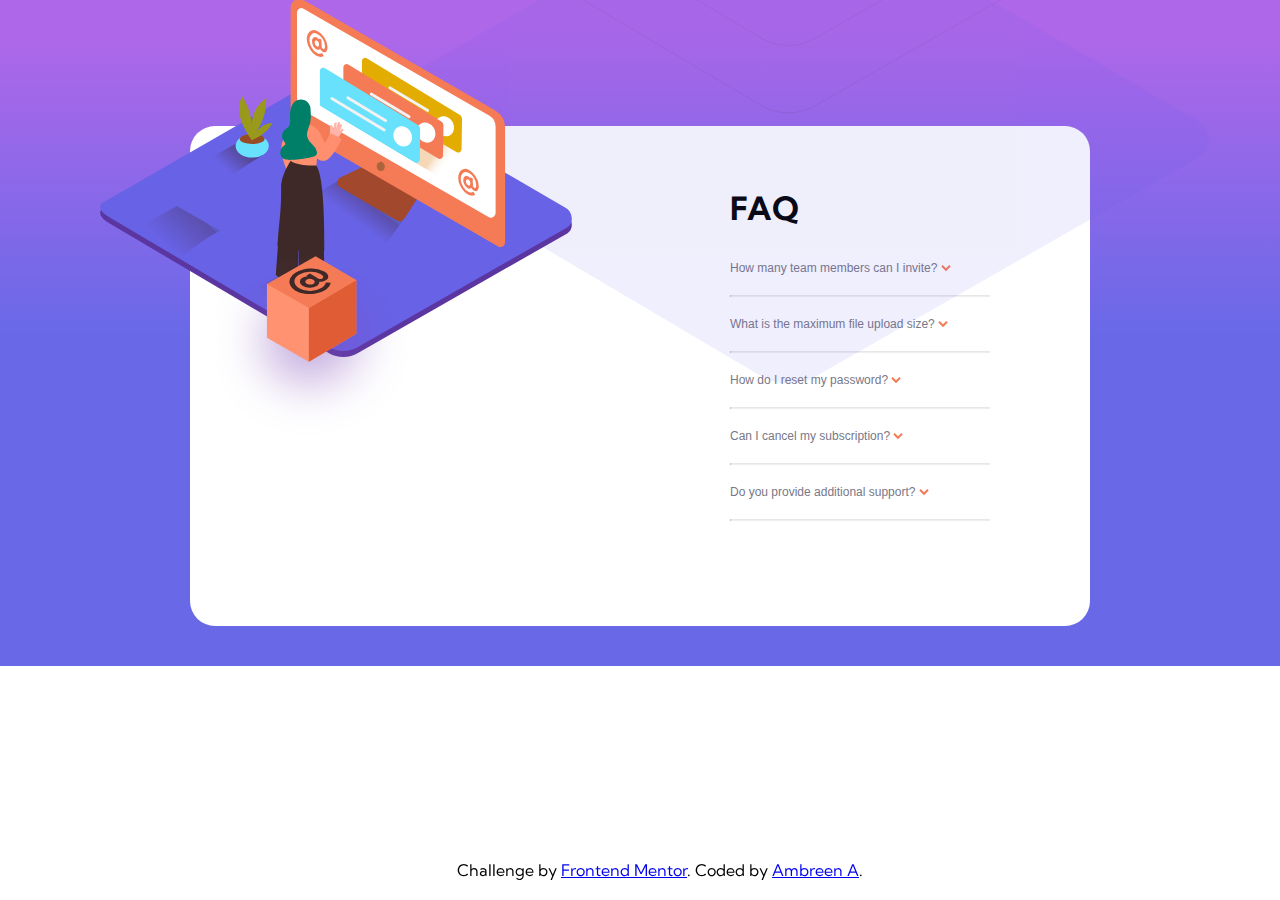
==== index.html @ 77408e94 "First commit - almost done" ====
<!DOCTYPE html>
<html lang="en">
  <head>
    <meta charset="UTF-8" />
    <meta name="viewport" content="width=device-width, initial-scale=1.0" />

    <!--  Fonts -->
    <link
      href="https://fonts.googleapis.com/css2?family=Kumbh+Sans&display=swap"
      rel="stylesheet"
    />
    <link
      href="https://fonts.googleapis.com/css2?family=Kumbh+Sans:wght@400;700&display=swap"
      rel="stylesheet"
    />
    <link
      href="https://fonts.googleapis.com/css2?family=Kumbh+Sans:wght@300;700&display=swap"
      rel="stylesheet"
    />
    <link rel="stylesheet" href="./style.css" />
    <!-- displays site properly based on user's device -->

    <link
      rel="icon"
      type="image/png"
      sizes="32x32"
      href="./images/favicon-32x32.png"
    />

    <title>Frontend Mentor | FAQ Accordion Card</title>
  </head>
  <body>
    <div id="main-div">
      <div id="img-div">
        <img
          src="./images/bg-pattern-desktop.svg"
          alt="lines and shadow"
          id="line-shadow"
        />
        <img id="woman" src="./images/illustration-woman-online-desktop.svg" alt="">
        <img id="box" src="./images/illustration-box-desktop.svg" alt="">

        


   
    </div>

    <div id="questions">
      <h1>FAQ</h1>
      <button>
        How many team members can I invite?
        <svg width="10" height="7" xmlns="http://www.w3.org/2000/svg">
          <path
            d="M1 .799l4 4 4-4"
            stroke="#F47B56"
            stroke-width="2"
            fill="none"
            fill-rule="evenodd"
          />
        </svg>
      </button>
      <hr />
      <p id="answers">
        You can invite up to 2 additional users on the Free plan. There is no
        limit on team members for the Premium plan.
      </p>
      <button>
        What is the maximum file upload size?
        <svg width="10" height="7" xmlns="http://www.w3.org/2000/svg">
          <path
            d="M1 .799l4 4 4-4"
            stroke="#F47B56"
            stroke-width="2"
            fill="none"
            fill-rule="evenodd"
          />
        </svg>
      </button>
      <hr />
      <p id="answers">
        No more than 2GB. All files in your account must fit your allotted
        storage space.
      </p>

      <button>
        How do I reset my password?
        <svg width="10" height="7" xmlns="http://www.w3.org/2000/svg">
          <path
            d="M1 .799l4 4 4-4"
            stroke="#F47B56"
            stroke-width="2"
            fill="none"
            fill-rule="evenodd"
          />
        </svg>
      </button>
      <hr />
      <p id="answers">
        Click “Forgot password” from the login page or “Change password” from
        your profile page. A reset link will be emailed to you.
      </p>

      <button>
        Can I cancel my subscription?
        <svg width="10" height="7" xmlns="http://www.w3.org/2000/svg">
          <path
            d="M1 .799l4 4 4-4"
            stroke="#F47B56"
            stroke-width="2"
            fill="none"
            fill-rule="evenodd"
          />
        </svg>
      </button>
      <hr />
      <p id="answers">
        Yes! Send us a message and we’ll process your request no questions
        asked.
      </p>

      <button>
        Do you provide additional support?
        <svg width="10" height="7" xmlns="http://www.w3.org/2000/svg">
          <path
            d="M1 .799l4 4 4-4"
            stroke="#F47B56"
            stroke-width="2"
            fill="none"
            fill-rule="evenodd"
          />
        </svg>
      </button>
      <hr />
      <p id="answers">
        Chat and email support is available 24/7. Phone lines are open during
        normal business hours.
      </p>
    </div>

    <div class="attribution"></div>

    <footer>
      Challenge by
      <a href="https://www.frontendmentor.io?ref=challenge" target="_blank"
        >Frontend Mentor</a
      >. Coded by <a href="#">Ambreen A</a>.
    </footer>
  </body>
</html>
---- style.css ----
body{
   
    background: linear-gradient(to bottom, hsl(273, 75%, 66%) 5%, hsla(240, 73%, 66%) 50%);
    height: 100%;
    background-repeat: no-repeat;

}


#main-div {
    width: 900px;
    height: 500px;
    margin:auto;
    margin-top:10%;
    border-radius: 25px;
    padding: 0px;
    background-color: white;
    font-family: 'Kumbh Sans', sans-serif;

}

footer {
   
    bottom: 0;
    position: fixed;
    width: 100%;
    text-align: center;
    left: 0;
    padding: 20px;
}


#questions {
    float: right;
    text-align: left;
    padding-top: 40px;
    width: 40%;
    height: 100%;
    
}

#answers {
    display: none;
    
}

button {
cursor: pointer;
padding: 12px 0 12px 0;
width: 100%;
text-align: left;
border: none;
background-color: white;
width: 80%;
color:hsl(240, 6%, 50%);
font-size: 12px;

}
hr {
   border-top:  1px solid hsl(240, 5%, 91%);
    margin-right: 100px;
}



#img-div{
     float: left; 
     width: 60%;
    overflow: hidden;
    
   
}

#line-shadow {
    
    transform: scale(.90, .90);
    margin-left: 8%;
    margin-top: -50%; 
    position: absolute;
    z-index:1;
   
   
} 

#woman {
    
    margin-top: -10%;
    margin-bottom: 50%;
    margin-left: -7%;
    transform: scale(1.0, 1.0); 
    position: absolute;
    z-index:1;
 
    
 }  


 #box {  
   margin-left: 2%;   
  margin-bottom: 10%;
  margin-top: 10%;
  position: absolute;
  z-index:1;
 

}
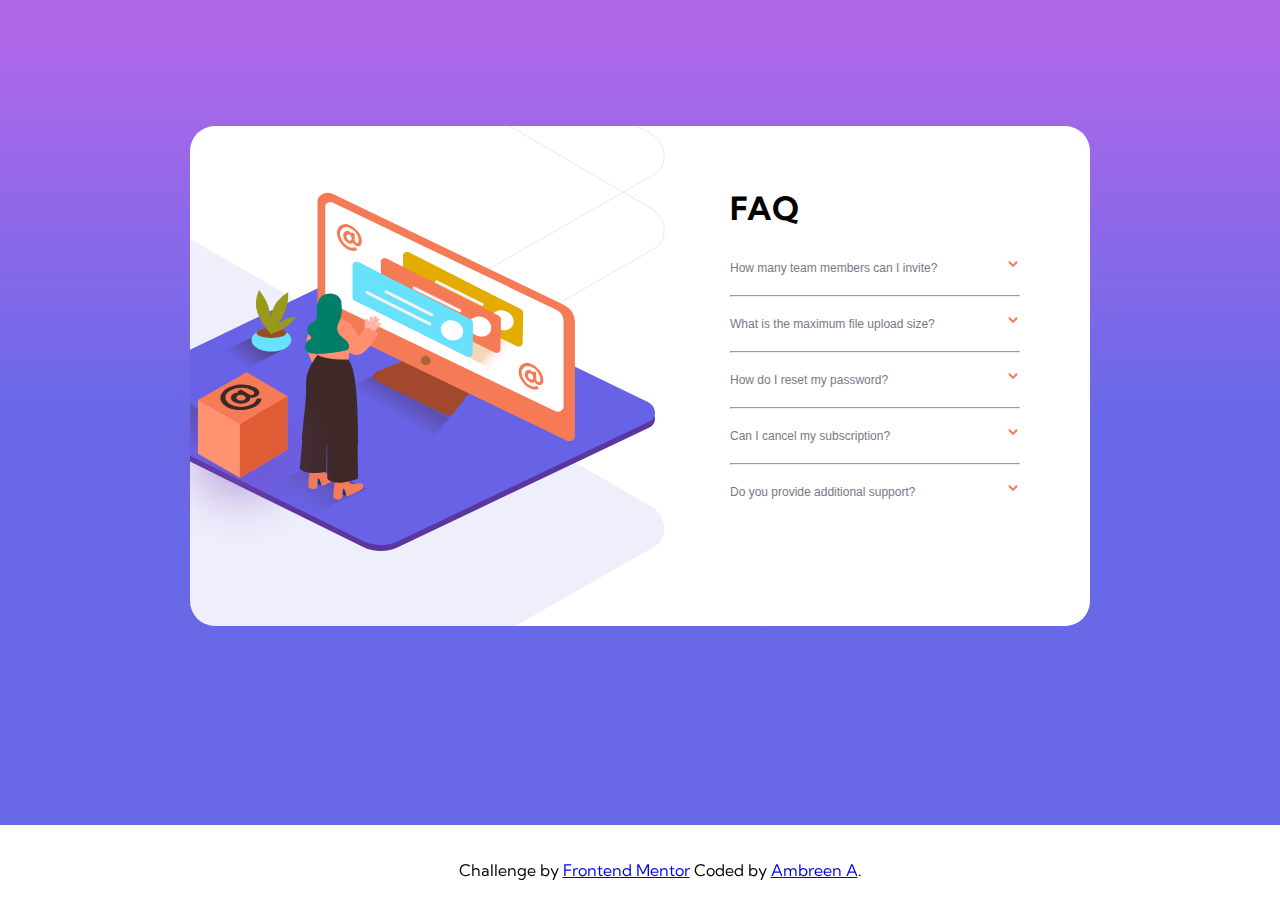
==== commit e456d007: "Desktop UI design completed" ====
--- a/index.html
+++ b/index.html
@@ -20,6 +20,7 @@
     <link rel="stylesheet" href="./style.css" />
     <!-- displays site properly based on user's device -->
 
+   
     <link
       rel="icon"
       type="image/png"
@@ -48,90 +49,51 @@
 
     <div id="questions">
       <h1>FAQ</h1>
-      <button>
+      <button class="question" >
         How many team members can I invite?
-        <svg width="10" height="7" xmlns="http://www.w3.org/2000/svg">
-          <path
-            d="M1 .799l4 4 4-4"
-            stroke="#F47B56"
-            stroke-width="2"
-            fill="none"
-            fill-rule="evenodd"
-          />
-        </svg>
+        <img id="arrow" src="./images/icon-arrow-down.svg" alt="">
       </button>
-      <hr />
+      
       <p id="answers">
         You can invite up to 2 additional users on the Free plan. There is no
         limit on team members for the Premium plan.
       </p>
-      <button>
+      <hr>
+      <button class="question" >
         What is the maximum file upload size?
-        <svg width="10" height="7" xmlns="http://www.w3.org/2000/svg">
-          <path
-            d="M1 .799l4 4 4-4"
-            stroke="#F47B56"
-            stroke-width="2"
-            fill="none"
-            fill-rule="evenodd"
-          />
-        </svg>
+        <img id="arrow" src="./images/icon-arrow-down.svg" alt="">
       </button>
-      <hr />
+      
       <p id="answers">
         No more than 2GB. All files in your account must fit your allotted
         storage space.
       </p>
-
-      <button>
+      <hr>
+      <button class="question" >
         How do I reset my password?
-        <svg width="10" height="7" xmlns="http://www.w3.org/2000/svg">
-          <path
-            d="M1 .799l4 4 4-4"
-            stroke="#F47B56"
-            stroke-width="2"
-            fill="none"
-            fill-rule="evenodd"
-          />
-        </svg>
+        <img id="arrow" src="./images/icon-arrow-down.svg" alt="">
       </button>
-      <hr />
+      
       <p id="answers">
         Click “Forgot password” from the login page or “Change password” from
         your profile page. A reset link will be emailed to you.
       </p>
-
-      <button>
+      <hr>
+      <button class="question" >
         Can I cancel my subscription?
-        <svg width="10" height="7" xmlns="http://www.w3.org/2000/svg">
-          <path
-            d="M1 .799l4 4 4-4"
-            stroke="#F47B56"
-            stroke-width="2"
-            fill="none"
-            fill-rule="evenodd"
-          />
-        </svg>
+        <img id="arrow" src="./images/icon-arrow-down.svg" alt="">
       </button>
-      <hr />
+      
       <p id="answers">
         Yes! Send us a message and we’ll process your request no questions
         asked.
       </p>
-
-      <button>
+<hr>
+      <button class="question" >
         Do you provide additional support?
-        <svg width="10" height="7" xmlns="http://www.w3.org/2000/svg">
-          <path
-            d="M1 .799l4 4 4-4"
-            stroke="#F47B56"
-            stroke-width="2"
-            fill="none"
-            fill-rule="evenodd"
-          />
-        </svg>
+        <img  id="arrow" src="./images/icon-arrow-down.svg" alt="">
       </button>
-      <hr />
+      
       <p id="answers">
         Chat and email support is available 24/7. Phone lines are open during
         normal business hours.
@@ -144,7 +106,9 @@
       Challenge by
       <a href="https://www.frontendmentor.io?ref=challenge" target="_blank"
         >Frontend Mentor</a
-      >. Coded by <a href="#">Ambreen A</a>.
+      > Coded by <a href="#">Ambreen A</a>.
     </footer>
+    <script src="./script.js"></script>
   </body>
+ 
 </html>
--- a/style.css
+++ b/style.css
@@ -34,19 +34,25 @@
 
 #questions {
     float: right;
-    text-align: left;
     padding-top: 40px;
     width: 40%;
     height: 100%;
-    
+   
 }
+
+
 
 #answers {
     display: none;
+    font-family: 'Kumbh Sans', sans-serif;
+    font-size: 11px;
+  width: 80%;
+  
     
 }
 
 button {
+outline: none;
 cursor: pointer;
 padding: 12px 0 12px 0;
 width: 100%;
@@ -56,55 +62,65 @@
 width: 80%;
 color:hsl(240, 6%, 50%);
 font-size: 12px;
+transition: 0.4s;
+font-weight: 100;
+
 
 }
-hr {
-   border-top:  1px solid hsl(240, 5%, 91%);
-    margin-right: 100px;
+
+
+button:hover {
+    
+    color: #F47B56;
 }
 
+hr {
+    float: left;
+    width: 80%;
+    color:hsl(220, -2%, -51%);
+}
+
+
+
+#arrow {
+    float: right;
+}
 
 
 #img-div{
      float: left; 
      width: 60%;
-    overflow: hidden;
+     overflow: hidden;
+    
     
    
 }
 
 #line-shadow {
     
-    transform: scale(.90, .90);
-    margin-left: 8%;
+    transform: scale(.99, .99);
+    margin-left: -90%;
     margin-top: -50%; 
-    position: absolute;
-    z-index:1;
-   
-   
+
 } 
 
 #woman {
     
-    margin-top: -10%;
+    margin-top: -120%;
     margin-bottom: 50%;
-    margin-left: -7%;
-    transform: scale(1.0, 1.0); 
-    position: absolute;
-    z-index:1;
+    margin-left: -10%;
+    transform: scale(1.2, 1.0); 
  
-    
  }  
 
 
  #box {  
-   margin-left: 2%;   
+   margin-left: -36%;   
   margin-bottom: 10%;
-  margin-top: 10%;
+  margin-top: -34%;
   position: absolute;
-  z-index:1;
+  z-index: 1;
  
-
 }
 
 
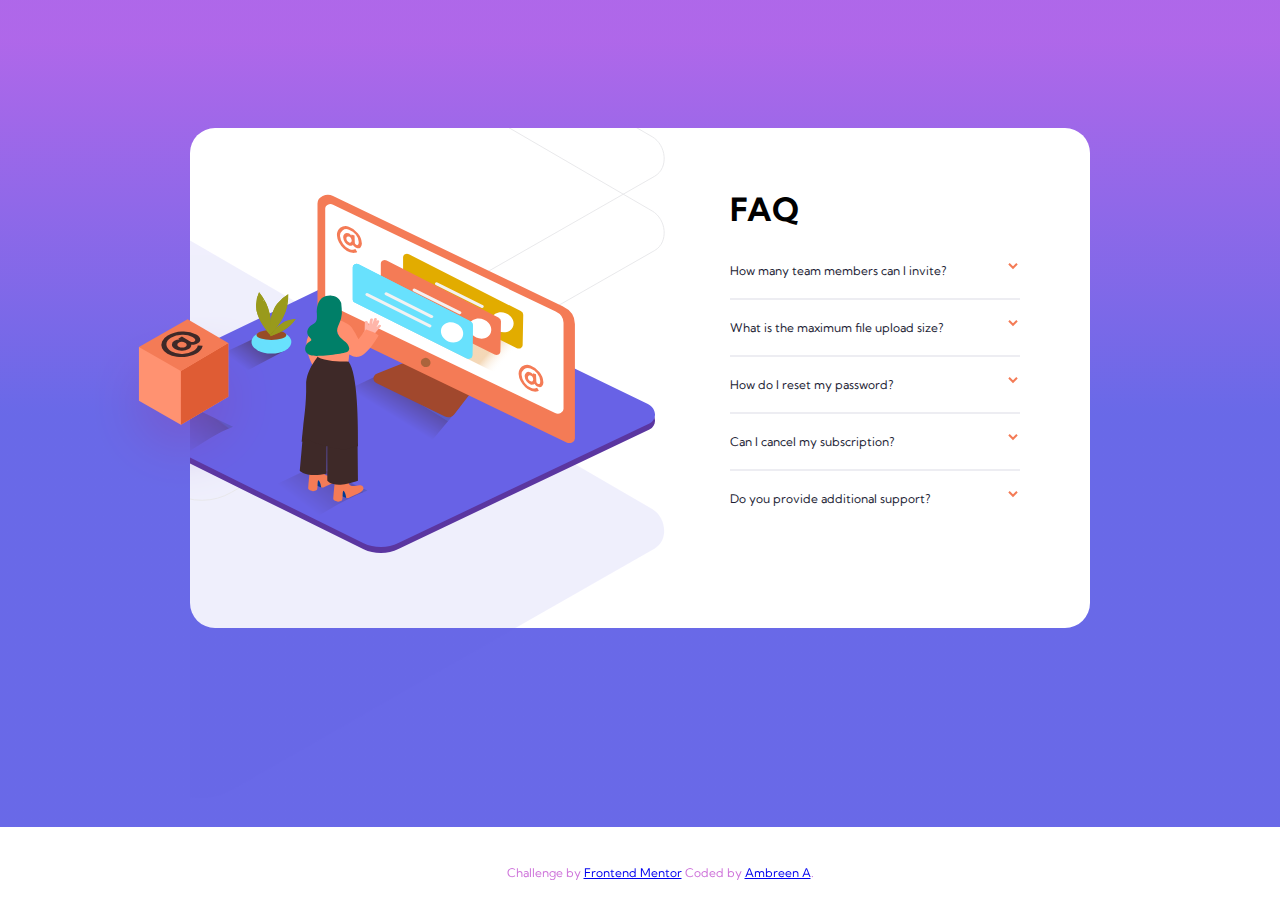
==== commit 8e3a4403: "updated mobile view - project complete" ====
--- a/index.html
+++ b/index.html
@@ -18,6 +18,7 @@
       rel="stylesheet"
     />
     <link rel="stylesheet" href="./style.css" />
+    <link rel="stylesheet" href="./mobile-design.css">
     <!-- displays site properly based on user's device -->
 
    
@@ -46,7 +47,6 @@
 
    
     </div>
-
     <div id="questions">
       <h1>FAQ</h1>
       <button class="question" >
@@ -99,8 +99,12 @@
         normal business hours.
       </p>
     </div>
+  </div>
 
-    <div class="attribution"></div>
+
+  
+
+    <!-- <div class="attribution"></div> -->
 
     <footer>
       Challenge by
@@ -108,7 +112,7 @@
         >Frontend Mentor</a
       > Coded by <a href="#">Ambreen A</a>.
     </footer>
-    <script src="./script.js"></script>
   </body>
- 
+  
+  <script src="./script.js"></script>
 </html>
--- a/style.css
+++ b/style.css
@@ -1,12 +1,22 @@
 
 
-body{
+body, html{
    
-    background: linear-gradient(to bottom, hsl(273, 75%, 66%) 5%, hsla(240, 73%, 66%) 50%);
-    height: 100%;
-    background-repeat: no-repeat;
+  
+background: linear-gradient(to bottom, hsl(273, 75%, 66%) 5%, hsla(240, 73%, 66%) 50%);
+background-repeat: no-repeat;
+margin: 0;
+padding: 0;
+width: 100%;
+/* height: 100%; */
+position: fixed;
 
 }
+
+
+
+
+
 
 
 #main-div {
@@ -18,6 +28,7 @@
     padding: 0px;
     background-color: white;
     font-family: 'Kumbh Sans', sans-serif;
+    
 
 }
 
@@ -29,15 +40,19 @@
     text-align: center;
     left: 0;
     padding: 20px;
+    font-family: 'Kumbh Sans', sans-serif;
+    color:hsl(293, 58%, 66%);
+font-size: 12px;
 }
 
 
 #questions {
     float: right;
     padding-top: 40px;
-    width: 40%;
-    height: 100%;
-   
+     width: 40%;
+height: 450px;
+overflow: auto;     
+
 }
 
 
@@ -45,8 +60,10 @@
 #answers {
     display: none;
     font-family: 'Kumbh Sans', sans-serif;
-    font-size: 11px;
+    font-size: 10px;
+    color:hsl(240, 6%, 50%);
   width: 80%;
+  
   
     
 }
@@ -60,24 +77,28 @@
 border: none;
 background-color: white;
 width: 80%;
-color:hsl(240, 6%, 50%);
+color:hsl(238, 29%, 16%);
 font-size: 12px;
 transition: 0.4s;
-font-weight: 100;
-
+font-family: 'Kumbh Sans', sans-serif;
 
 }
 
+button:hover{
+    
+   
+   color:  hsl(14, 88%, 65%)
+}
 
-button:hover {
-    
-    color: #F47B56;
-}
+
+
+
 
 hr {
     float: left;
     width: 80%;
-    color:hsl(220, -2%, -51%);
+    border: solid 1px hsl(240, 15%, 94%);;
+   
 }
 
 
@@ -91,9 +112,7 @@
      float: left; 
      width: 60%;
      overflow: hidden;
-    
-    
-   
+     
 }
 
 #line-shadow {
@@ -114,14 +133,14 @@
  }  
 
 
- #box {  
-   margin-left: -36%;   
-  margin-bottom: 10%;
-  margin-top: -34%;
+
+#box {  
+  margin-top: -490px;
+  margin-bottom: 700px;
   position: absolute;
-  z-index: 1;
- 
-}
+  margin-left: -520px;
+  
+ }
 
 
 
--- a/mobile-design.css
+++ b/mobile-design.css
@@ -0,0 +1,136 @@
+@media only screen and (max-width: 375px) {
+
+html,body {
+    width: 100%;
+    height: 100%;
+    margin: 0px;
+    padding: 0px;
+    overflow-x: hidden;
+    background: linear-gradient(to bottom, hsl(273, 75%, 66%) 5%, hsla(240, 73%, 66%) 50%);
+}
+
+
+#main-div {
+    width: 90%;
+    height: 500px;
+    text-align: center;
+    margin-top: 200px;
+    border-radius: 25px;
+    background-color: white;
+
+}
+#questions {
+    
+     width: 90%;
+     text-align: left;
+     margin-right: 10px;
+     margin-top: -15%;
+     height: 300px;
+     overflow: auto; 
+
+}
+
+#answers {
+    display: none;
+    font-family: 'Kumbh Sans', sans-serif;
+    font-size: 12px;
+    color:hsl(240, 6%, 50%);
+  width: 80%;
+  
+  
+    
+}
+button {
+    outline: none;
+    cursor: pointer;
+    text-align: left;
+    padding: 0px;
+    width: 90%;
+    border: none;
+    background-color: white;
+    /* color:hsl(237, 33%, 13%); */
+    font-size: 13px;
+    transition: 0.4s;
+    font-family: 'Kumbh Sans', sans-serif;
+    
+    }
+
+    button:hover{
+        color: black;
+    }
+
+#arrow {
+       width: 8px;
+       
+    }
+
+h1 {
+        font-size: px;
+        text-align: center;
+        
+    }
+hr {
+        /* float: center; */
+        text-align: center;
+        width: 95%;
+        border: solid 1px hsl(240, 15%, 94%);
+       
+    }
+#img-div{
+        
+        width: 80%;
+        margin-left: 10%;
+        height: 30%;
+        overflow: hidden;
+        
+   }
+   #line-shadow {
+    
+    /* transform: scale(1, 1); */
+    width:63%;
+    height: 25%;
+    position: absolute;
+    /* margin-right: 70%; */
+    margin-left:-34%;
+    margin-top: -28%;
+
+    /* margin-top: 50%;  */
+
+} 
+#woman {
+    width: 50%;
+     margin-left: -27%;
+     margin-top: -22%;
+     margin-bottom: -4%;
+    position: absolute;
+    /* z-index: 1; */
+ 
+ }  
+ 
+ #box {  
+  
+   margin-left: -37%;
+   margin-top: -15%;
+   margin-bottom: -10%;
+   width: 30%;
+   position: absolute;
+   z-index: 1;
+  
+ }
+
+footer {
+    display: none;
+   
+    
+}
+
+ 
+
+}  
+
+ 
+ 
+
+
+
+
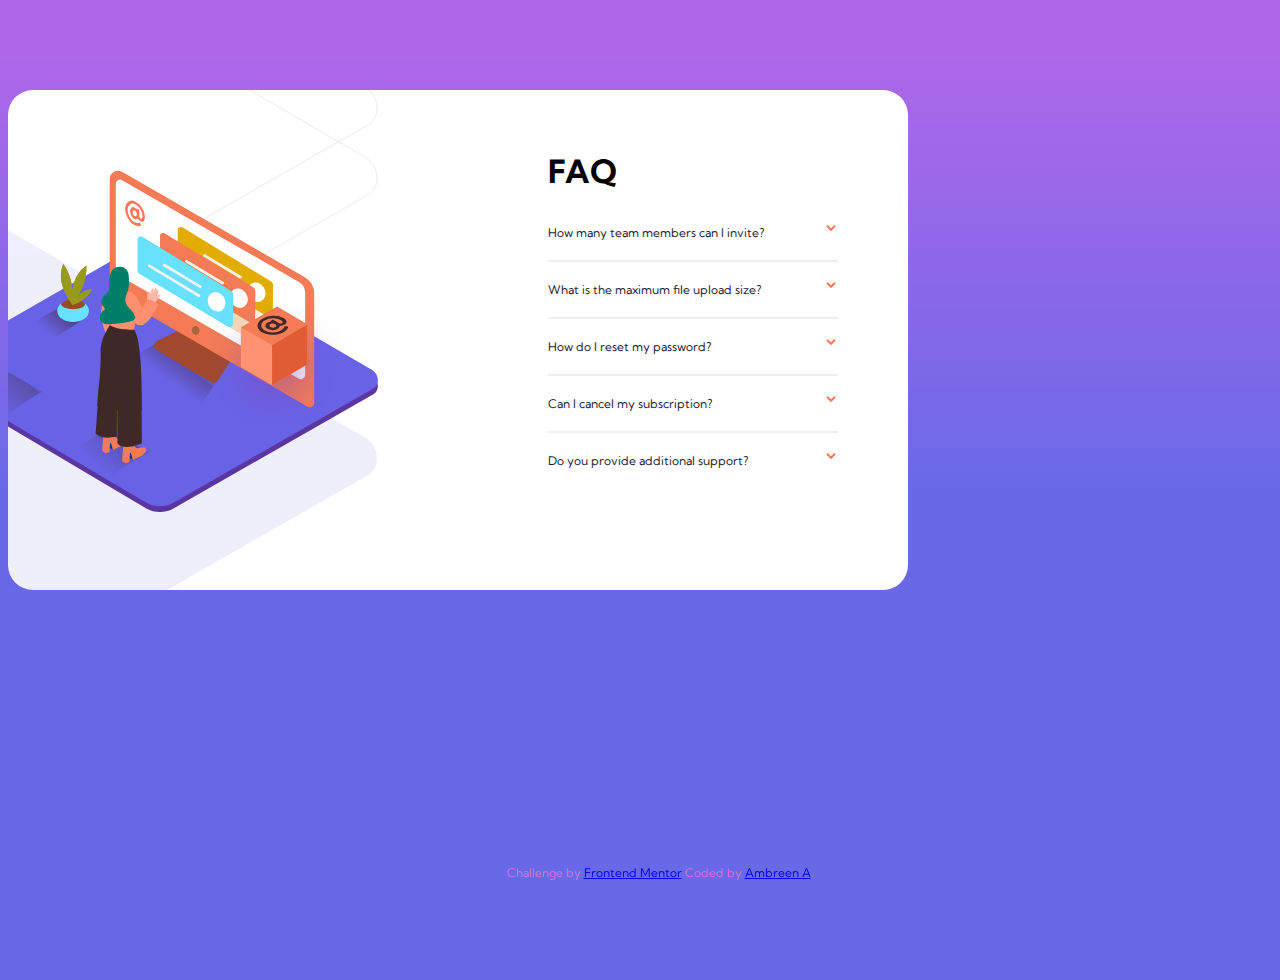
==== commit 18142974: "Changed img to background-image, updated styling" ====
--- a/index.html
+++ b/index.html
@@ -32,76 +32,79 @@
     <title>Frontend Mentor | FAQ Accordion Card</title>
   </head>
   <body>
-    <div id="main-div">
-      <div id="img-div">
-        <img
-          src="./images/bg-pattern-desktop.svg"
-          alt="lines and shadow"
-          id="line-shadow"
-        />
-        <img id="woman" src="./images/illustration-woman-online-desktop.svg" alt="">
-        <img id="box" src="./images/illustration-box-desktop.svg" alt="">
+    <div class="wrapper">
+      <div class="box"></div>
 
+      <div id="main-div">
         
+      
+        <div class="img-div">
+         
+       
+
+     
+      </div>
+      <div id="questions">
+        <h1>FAQ</h1>
+        <button class="question" >
+          How many team members can I invite?
+          <img id="arrow" src="./images/icon-arrow-down.svg" alt="">
+        </button>
+        
+        <p id="answers">
+          You can invite up to 2 additional users on the Free plan. There is no
+          limit on team members for the Premium plan.
+        </p>
+        <hr>
+        <button class="question" >
+          What is the maximum file upload size?
+          <img id="arrow" src="./images/icon-arrow-down.svg" alt="">
+        </button>
+        
+        <p id="answers">
+          No more than 2GB. All files in your account must fit your allotted
+          storage space.
+        </p>
+        <hr>
+        <button class="question" >
+          How do I reset my password?
+          <img id="arrow" src="./images/icon-arrow-down.svg" alt="">
+        </button>
+        
+        <p id="answers">
+          Click “Forgot password” from the login page or “Change password” from
+          your profile page. A reset link will be emailed to you.
+        </p>
+        <hr>
+        <button class="question" >
+          Can I cancel my subscription?
+          <img id="arrow" src="./images/icon-arrow-down.svg" alt="">
+        </button>
+        
+        <p id="answers">
+          Yes! Send us a message and we’ll process your request no questions
+          asked.
+        </p>
+  <hr>
+        <button class="question" >
+          Do you provide additional support?
+          <img  id="arrow" src="./images/icon-arrow-down.svg" alt="">
+        </button>
+        
+        <p id="answers">
+          Chat and email support is available 24/7. Phone lines are open during
+          normal business hours.
+        </p>
+      </div>
+  
+    </div>
+    
+    
 
 
-   
+
     </div>
-    <div id="questions">
-      <h1>FAQ</h1>
-      <button class="question" >
-        How many team members can I invite?
-        <img id="arrow" src="./images/icon-arrow-down.svg" alt="">
-      </button>
-      
-      <p id="answers">
-        You can invite up to 2 additional users on the Free plan. There is no
-        limit on team members for the Premium plan.
-      </p>
-      <hr>
-      <button class="question" >
-        What is the maximum file upload size?
-        <img id="arrow" src="./images/icon-arrow-down.svg" alt="">
-      </button>
-      
-      <p id="answers">
-        No more than 2GB. All files in your account must fit your allotted
-        storage space.
-      </p>
-      <hr>
-      <button class="question" >
-        How do I reset my password?
-        <img id="arrow" src="./images/icon-arrow-down.svg" alt="">
-      </button>
-      
-      <p id="answers">
-        Click “Forgot password” from the login page or “Change password” from
-        your profile page. A reset link will be emailed to you.
-      </p>
-      <hr>
-      <button class="question" >
-        Can I cancel my subscription?
-        <img id="arrow" src="./images/icon-arrow-down.svg" alt="">
-      </button>
-      
-      <p id="answers">
-        Yes! Send us a message and we’ll process your request no questions
-        asked.
-      </p>
-<hr>
-      <button class="question" >
-        Do you provide additional support?
-        <img  id="arrow" src="./images/icon-arrow-down.svg" alt="">
-      </button>
-      
-      <p id="answers">
-        Chat and email support is available 24/7. Phone lines are open during
-        normal business hours.
-      </p>
-    </div>
-  </div>
-
-
+    
   
 
     <!-- <div class="attribution"></div> -->
--- a/style.css
+++ b/style.css
@@ -1,152 +1,128 @@
 
 
-body, html{
-   
+body {
+    background: linear-gradient(
+        to bottom,
+        hsl(273, 75%, 66%) 5%,
+        hsla(240, 73%, 66%) 50%
+      );
+}
+
+.wrapper {
+    
+    max-width:900px;
+    
+
+}
+
+
+#main-div {
+  width: 900px;
+  height: 500px;
+  margin-bottom: 200px;
+  margin: auto;
+  margin-top: 10%;
+  border-radius: 25px;
+  padding: 0px;
+  background-color: white;
+  font-family: "Kumbh Sans", sans-serif;
+ 
   
-background: linear-gradient(to bottom, hsl(273, 75%, 66%) 5%, hsla(240, 73%, 66%) 50%);
-background-repeat: no-repeat;
-margin: 0;
-padding: 0;
-width: 100%;
-/* height: 100%; */
-position: fixed;
+}
 
+.img-div {
+    /* width: 900px; */
+    height: 500px;
+    /* margin-bottom: 200px; */
+    /* margin: auto; */
+    /* padding: 0px; */
+    background-image: 
+    url(./images/illustration-woman-online-desktop.svg),
+    url(./images/bg-pattern-desktop.svg);
+
+  background-repeat: no-repeat;
+  background-size: 50%, 100%;
+  background-position: -80px 80px, -530px -260px;
+  position: relative;
+  z-index: 3;
+ 
+}
+
+.box {
+    
+    background-image: 
+    url(./images/illustration-box-desktop.svg);
+    background-repeat: no-repeat;
+    background-size: 30%;
+    background-position: 195px 215px;
+    overflow: hidden;
+    position: absolute;
+    height: 37%;
+    width: 37%;
+    z-index: 5;
+  
+}
+
+footer {
+  bottom: 0;
+  position: fixed;
+  width: 100%;
+  text-align: center;
+  left: 0;
+  padding: 20px;
+  font-family: "Kumbh Sans", sans-serif;
+  color: hsl(293, 58%, 66%);
+  font-size: 12px;
+}
+
+#questions {
+  float: right;
+  padding-top: 40px;
+  width: 40%;
+  height: 450px;
+  overflow: auto;
+  margin-top: -500px;
+  margin-bottom: 400px;
+ 
+}
+
+#answers {
+  display: none;
+  font-family: "Kumbh Sans", sans-serif;
+  font-size: 10px;
+  color: hsl(240, 6%, 50%);
+  width: 80%;
+}
+
+button {
+  outline: none;
+  cursor: pointer;
+  padding: 12px 0 12px 0;
+  width: 100%;
+  text-align: left;
+  border: none;
+  background-color: white;
+  width: 80%;
+  color: hsl(238, 29%, 16%);
+  font-size: 12px;
+  transition: 0.4s;
+  font-family: "Kumbh Sans", sans-serif;
+}
+
+button:hover {
+  color: hsl(14, 88%, 65%);
+}
+
+hr {
+  float: left;
+  width: 80%;
+  border: solid 1px hsl(240, 15%, 94%);
+}
+
+#arrow {
+  float: right;
 }
 
 
 
 
-
-
-
-#main-div {
-    width: 900px;
-    height: 500px;
-    margin:auto;
-    margin-top:10%;
-    border-radius: 25px;
-    padding: 0px;
-    background-color: white;
-    font-family: 'Kumbh Sans', sans-serif;
-    
-
-}
-
-footer {
-   
-    bottom: 0;
-    position: fixed;
-    width: 100%;
-    text-align: center;
-    left: 0;
-    padding: 20px;
-    font-family: 'Kumbh Sans', sans-serif;
-    color:hsl(293, 58%, 66%);
-font-size: 12px;
-}
-
-
-#questions {
-    float: right;
-    padding-top: 40px;
-     width: 40%;
-height: 450px;
-overflow: auto;     
-
-}
-
-
-
-#answers {
-    display: none;
-    font-family: 'Kumbh Sans', sans-serif;
-    font-size: 10px;
-    color:hsl(240, 6%, 50%);
-  width: 80%;
-  
-  
-    
-}
-
-button {
-outline: none;
-cursor: pointer;
-padding: 12px 0 12px 0;
-width: 100%;
-text-align: left;
-border: none;
-background-color: white;
-width: 80%;
-color:hsl(238, 29%, 16%);
-font-size: 12px;
-transition: 0.4s;
-font-family: 'Kumbh Sans', sans-serif;
-
-}
-
-button:hover{
-    
-   
-   color:  hsl(14, 88%, 65%)
-}
-
-
-
-
-
-hr {
-    float: left;
-    width: 80%;
-    border: solid 1px hsl(240, 15%, 94%);;
-   
-}
-
-
-
-#arrow {
-    float: right;
-}
-
-
-#img-div{
-     float: left; 
-     width: 60%;
-     overflow: hidden;
-     
-}
-
-#line-shadow {
-    
-    transform: scale(.99, .99);
-    margin-left: -90%;
-    margin-top: -50%; 
-
-} 
-
-#woman {
-    
-    margin-top: -120%;
-    margin-bottom: 50%;
-    margin-left: -10%;
-    transform: scale(1.2, 1.0); 
- 
- }  
-
-
-
-#box {  
-  margin-top: -490px;
-  margin-bottom: 700px;
-  position: absolute;
-  margin-left: -520px;
-  
- }
-
-
-
-
-
-
-
-
-
--- a/mobile-design.css
+++ b/mobile-design.css
@@ -1,136 +1,129 @@
 @media only screen and (max-width: 375px) {
 
-html,body {
-    width: 100%;
-    height: 100%;
-    margin: 0px;
-    padding: 0px;
-    overflow-x: hidden;
-    background: linear-gradient(to bottom, hsl(273, 75%, 66%) 5%, hsla(240, 73%, 66%) 50%);
-}
-
-
-#main-div {
-    width: 90%;
-    height: 500px;
-    text-align: center;
-    margin-top: 200px;
-    border-radius: 25px;
-    background-color: white;
-
-}
-#questions {
+    html,body {
+        width: 100%;
+        height: 100%;
+        margin: 0px;
+        padding: 0px;
+        overflow-x: hidden;
+        background: linear-gradient(to bottom, hsl(273, 75%, 66%) 5%, hsla(240, 73%, 66%) 50%);
+    }
     
-     width: 90%;
-     text-align: left;
-     margin-right: 10px;
-     margin-top: -15%;
-     height: 300px;
-     overflow: auto; 
-
-}
-
-#answers {
-    display: none;
-    font-family: 'Kumbh Sans', sans-serif;
-    font-size: 12px;
-    color:hsl(240, 6%, 50%);
-  width: 80%;
-  
-  
     
-}
-button {
-    outline: none;
-    cursor: pointer;
-    text-align: left;
-    padding: 0px;
-    width: 90%;
-    border: none;
-    background-color: white;
-    /* color:hsl(237, 33%, 13%); */
-    font-size: 13px;
-    transition: 0.4s;
-    font-family: 'Kumbh Sans', sans-serif;
+    #main-div {
+        width: 90%;
+        height: 500px;
+        text-align: center;
+        margin-top: 200px;
+        border-radius: 25px;
+        background-color: white;
     
     }
-
-    button:hover{
-        color: black;
+    #questions {
+        
+         width: 90%;
+         text-align: left;
+         margin-right: 10px;
+         margin-top: -15%;
+         height: 300px;
+         overflow: auto; 
+    
     }
-
-#arrow {
-       width: 8px;
-       
-    }
-
-h1 {
-        font-size: px;
-        text-align: center;
+    
+    #answers {
+        display: none;
+        font-family: 'Kumbh Sans', sans-serif;
+        font-size: 12px;
+        color:hsl(240, 6%, 50%);
+      width: 80%;
+      
+      
         
     }
-hr {
-        /* float: center; */
-        text-align: center;
-        width: 95%;
-        border: solid 1px hsl(240, 15%, 94%);
+    button {
+        outline: none;
+        cursor: pointer;
+        text-align: left;
+        padding: 0px;
+        width: 90%;
+        border: none;
+        background-color: white;
+        /* color:hsl(237, 33%, 13%); */
+        font-size: 13px;
+        transition: 0.4s;
+        font-family: 'Kumbh Sans', sans-serif;
+        
+        }
+    
+        button:hover{
+            color: black;
+        }
+    
+    #arrow {
+           width: 8px;
+           
+        }
+    
+    h1 {
+            font-size: px;
+            text-align: center;
+            
+        }
+    hr {
+            /* float: center; */
+            text-align: center;
+            width: 95%;
+            border: solid 1px hsl(240, 15%, 94%);
+           
+        }
+    #img-div{
+            
+            width: 80%;
+            margin-left: 10%;
+            height: 30%;
+            overflow: hidden;
+            
+       }
+       #line-shadow {
+        
+        /* transform: scale(1, 1); */
+        width:63%;
+        height: 25%;
+        position: absolute;
+        /* margin-right: 70%; */
+        margin-left:-34%;
+        margin-top: -28%;
+    
+        /* margin-top: 50%;  */
+    
+    } 
+    #woman {
+        width: 50%;
+         margin-left: -27%;
+         margin-top: -22%;
+         margin-bottom: -4%;
+        position: absolute;
+        /* z-index: 1; */
+     
+     }  
+     
+     #box {  
+      
+       margin-left: -37%;
+       margin-top: -15%;
+       margin-bottom: -10%;
+       width: 30%;
+       position: absolute;
+       z-index: 1;
+      
+     }
+    
+    footer {
+        display: none;
        
+        
     }
-#img-div{
-        
-        width: 80%;
-        margin-left: 10%;
-        height: 30%;
-        overflow: hidden;
-        
-   }
-   #line-shadow {
     
-    /* transform: scale(1, 1); */
-    width:63%;
-    height: 25%;
-    position: absolute;
-    /* margin-right: 70%; */
-    margin-left:-34%;
-    margin-top: -28%;
-
-    /* margin-top: 50%;  */
-
-} 
-#woman {
-    width: 50%;
-     margin-left: -27%;
-     margin-top: -22%;
-     margin-bottom: -4%;
-    position: absolute;
-    /* z-index: 1; */
- 
- }  
- 
- #box {  
-  
-   margin-left: -37%;
-   margin-top: -15%;
-   margin-bottom: -10%;
-   width: 30%;
-   position: absolute;
-   z-index: 1;
-  
- }
-
-footer {
-    display: none;
-   
+     
     
-}
-
- 
-
-}  
-
- 
- 
-
-
-
-
+    }  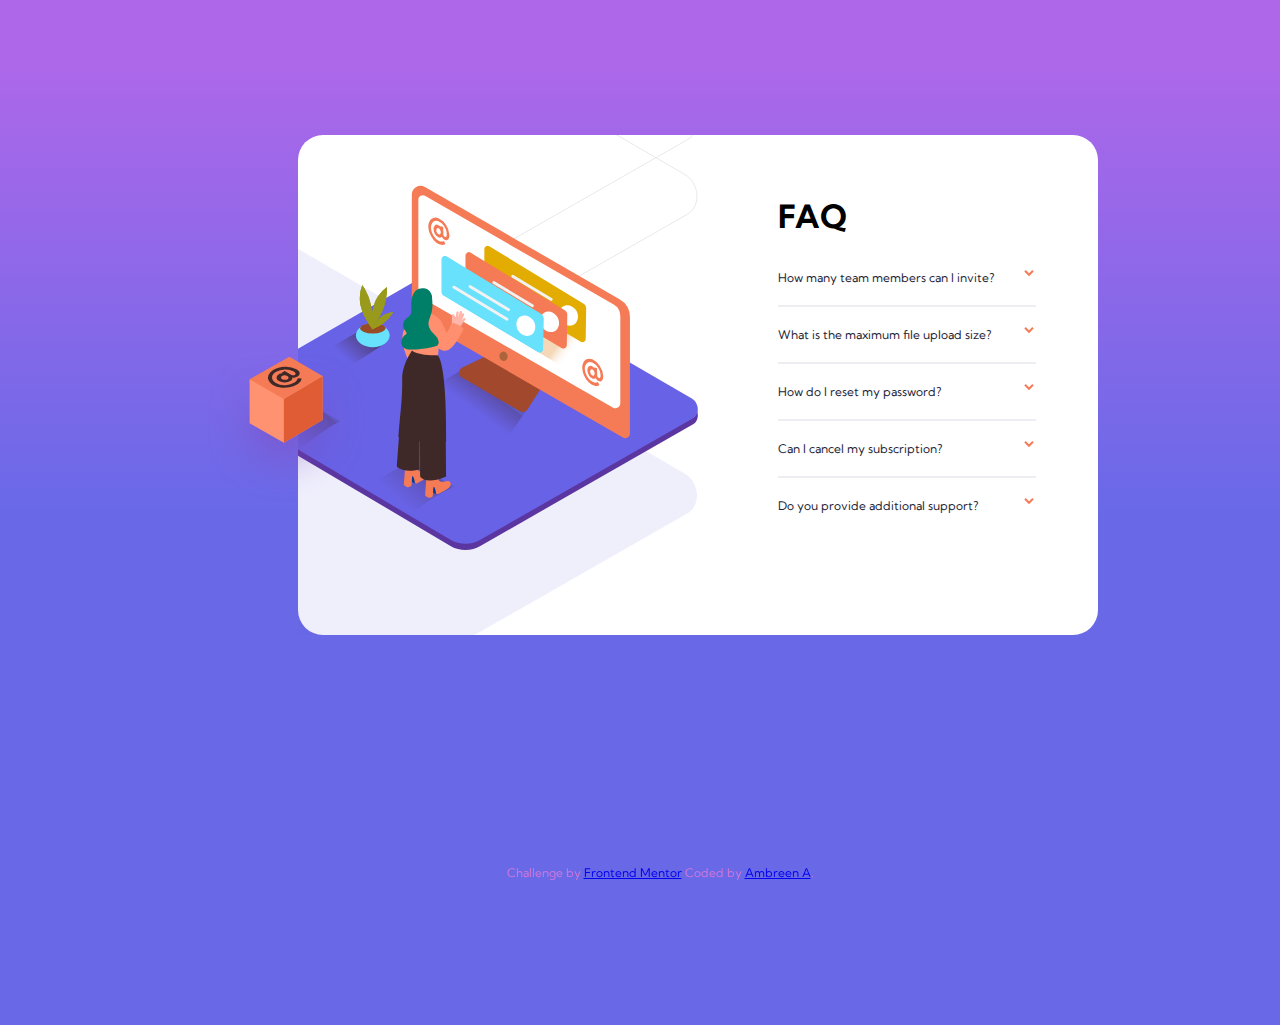
==== commit efa8b1e9: "Fixing syntax" ====
--- a/index.html
+++ b/index.html
@@ -18,10 +18,9 @@
       rel="stylesheet"
     />
     <link rel="stylesheet" href="./style.css" />
-    <link rel="stylesheet" href="./mobile-design.css">
+    <link rel="stylesheet" href="./mobile-design.css" />
     <!-- displays site properly based on user's device -->
 
-   
     <link
       rel="icon"
       type="image/png"
@@ -32,80 +31,66 @@
     <title>Frontend Mentor | FAQ Accordion Card</title>
   </head>
   <body>
-    <div class="wrapper">
+    <div class="main-wrapper">
       <div class="box"></div>
+      <div class="wrapper">
+        <div id="main-div">
+          <div class="img-div"></div>
+          <div id="questions">
+            <h1>FAQ</h1>
+            <button class="question">
+              How many team members can I invite?
+              <img id="arrow" src="./images/icon-arrow-down.svg" alt="" />
+            </button>
 
-      <div id="main-div">
-        
-      
-        <div class="img-div">
-         
-       
+            <p id="answers">
+              You can invite up to 2 additional users on the Free plan. There is
+              no limit on team members for the Premium plan.
+            </p>
+            <hr />
+            <button class="question">
+              What is the maximum file upload size?
+              <img id="arrow" src="./images/icon-arrow-down.svg" alt="" />
+            </button>
 
-     
+            <p id="answers">
+              No more than 2GB. All files in your account must fit your allotted
+              storage space.
+            </p>
+            <hr />
+            <button class="question">
+              How do I reset my password?
+              <img id="arrow" src="./images/icon-arrow-down.svg" alt="" />
+            </button>
+
+            <p id="answers">
+              Click “Forgot password” from the login page or “Change password”
+              from your profile page. A reset link will be emailed to you.
+            </p>
+            <hr />
+            <button class="question">
+              Can I cancel my subscription?
+              <img id="arrow" src="./images/icon-arrow-down.svg" alt="" />
+            </button>
+
+            <p id="answers">
+              Yes! Send us a message and we’ll process your request no questions
+              asked.
+            </p>
+            <hr />
+            <button class="question">
+              Do you provide additional support?
+              <img id="arrow" src="./images/icon-arrow-down.svg" alt="" />
+            </button>
+
+            <p id="answers">
+              Chat and email support is available 24/7. Phone lines are open
+              during normal business hours.
+            </p>
+          </div>
+        </div>
       </div>
-      <div id="questions">
-        <h1>FAQ</h1>
-        <button class="question" >
-          How many team members can I invite?
-          <img id="arrow" src="./images/icon-arrow-down.svg" alt="">
-        </button>
-        
-        <p id="answers">
-          You can invite up to 2 additional users on the Free plan. There is no
-          limit on team members for the Premium plan.
-        </p>
-        <hr>
-        <button class="question" >
-          What is the maximum file upload size?
-          <img id="arrow" src="./images/icon-arrow-down.svg" alt="">
-        </button>
-        
-        <p id="answers">
-          No more than 2GB. All files in your account must fit your allotted
-          storage space.
-        </p>
-        <hr>
-        <button class="question" >
-          How do I reset my password?
-          <img id="arrow" src="./images/icon-arrow-down.svg" alt="">
-        </button>
-        
-        <p id="answers">
-          Click “Forgot password” from the login page or “Change password” from
-          your profile page. A reset link will be emailed to you.
-        </p>
-        <hr>
-        <button class="question" >
-          Can I cancel my subscription?
-          <img id="arrow" src="./images/icon-arrow-down.svg" alt="">
-        </button>
-        
-        <p id="answers">
-          Yes! Send us a message and we’ll process your request no questions
-          asked.
-        </p>
-  <hr>
-        <button class="question" >
-          Do you provide additional support?
-          <img  id="arrow" src="./images/icon-arrow-down.svg" alt="">
-        </button>
-        
-        <p id="answers">
-          Chat and email support is available 24/7. Phone lines are open during
-          normal business hours.
-        </p>
-      </div>
-  
     </div>
-    
-    
-
-
-
-    </div>
-    
-  
 
     <!-- <div class="attribution"></div> -->
 
@@ -113,9 +98,10 @@
       Challenge by
       <a href="https://www.frontendmentor.io?ref=challenge" target="_blank"
         >Frontend Mentor</a
-      > Coded by <a href="#">Ambreen A</a>.
+      >
+      Coded by <a href="#">Ambreen A</a>.
     </footer>
   </body>
-  
+
   <script src="./script.js"></script>
 </html>
--- a/style.css
+++ b/style.css
@@ -1,66 +1,69 @@
-
-
 body {
-    background: linear-gradient(
-        to bottom,
-        hsl(273, 75%, 66%) 5%,
-        hsla(240, 73%, 66%) 50%
-      );
+  background: linear-gradient(
+    to bottom,
+    hsl(273, 75%, 66%) 5%,
+    hsla(240, 73%, 66%) 50%
+  );
+  width: 100%;
+  height: auto;
+  overflow: hidden;
 }
 
+.main-wrapper {
+
+  /* position: absolute; */
+  width: 900px;
+  margin: auto;
+ 
+}
 .wrapper {
-    
-    max-width:900px;
-    
-
+  width: 900px;
+  margin: auto;
+  margin-top: 15%;
+  /* position: fixed; */
+  /* z-index: 1; */
 }
 
-
 #main-div {
-  width: 900px;
-  height: 500px;
-  margin-bottom: 200px;
-  margin: auto;
-  margin-top: 10%;
+  /* height: 500px; */
+  /* margin-bottom: 200px; */
+  /* margin: auto; */
+  /* margin-top: 10%; */
   border-radius: 25px;
-  padding: 0px;
+  /* padding: 0px; */
   background-color: white;
   font-family: "Kumbh Sans", sans-serif;
- 
-  
+  position: relative;
+  z-index: 2;
+  margin-left: 100px;
 }
 
 .img-div {
-    /* width: 900px; */
-    height: 500px;
-    /* margin-bottom: 200px; */
-    /* margin: auto; */
-    /* padding: 0px; */
-    background-image: 
-    url(./images/illustration-woman-online-desktop.svg),
+  /* width: 900px; */
+  height: 500px;
+  /* margin-bottom: 200px; */
+  /* margin: auto; */
+  /* padding: 0px; */
+  background-image: url(./images/illustration-woman-online-desktop.svg),
     url(./images/bg-pattern-desktop.svg);
 
   background-repeat: no-repeat;
-  background-size: 50%, 100%;
-  background-position: -80px 80px, -530px -260px;
+  background-size: 60%, 120%;
+  background-position: -80px 50px, -560px -310px;
   position: relative;
   z-index: 3;
- 
 }
 
 .box {
-    
-    background-image: 
-    url(./images/illustration-box-desktop.svg);
-    background-repeat: no-repeat;
-    background-size: 30%;
-    background-position: 195px 215px;
-    overflow: hidden;
-    position: absolute;
-    height: 37%;
-    width: 37%;
-    z-index: 5;
-  
+  background-image: url(./images/illustration-box-desktop.svg);
+  background-repeat: no-repeat;
+  background-size: 30%;
+  background-position: 10px 220px;
+  overflow: hidden;
+  height: 100%;
+  width: 520px;
+  position: fixed;
+  z-index: 5;
 }
 
 footer {
@@ -83,7 +86,8 @@
   overflow: auto;
   margin-top: -500px;
   margin-bottom: 400px;
- 
+  position: relative;
+  z-index: 3;
 }
 
 #answers {
@@ -122,7 +126,3 @@
 #arrow {
   float: right;
 }
-
-
-
-
--- a/mobile-design.css
+++ b/mobile-design.css
@@ -1,129 +1,28 @@
 @media only screen and (max-width: 375px) {
 
-    html,body {
-        width: 100%;
-        height: 100%;
-        margin: 0px;
-        padding: 0px;
-        overflow-x: hidden;
-        background: linear-gradient(to bottom, hsl(273, 75%, 66%) 5%, hsla(240, 73%, 66%) 50%);
-    }
-    
-    
-    #main-div {
-        width: 90%;
-        height: 500px;
-        text-align: center;
-        margin-top: 200px;
-        border-radius: 25px;
-        background-color: white;
-    
-    }
-    #questions {
-        
-         width: 90%;
-         text-align: left;
-         margin-right: 10px;
-         margin-top: -15%;
-         height: 300px;
-         overflow: auto; 
-    
-    }
-    
-    #answers {
-        display: none;
-        font-family: 'Kumbh Sans', sans-serif;
-        font-size: 12px;
-        color:hsl(240, 6%, 50%);
-      width: 80%;
-      
-      
-        
-    }
-    button {
-        outline: none;
-        cursor: pointer;
-        text-align: left;
-        padding: 0px;
-        width: 90%;
-        border: none;
-        background-color: white;
-        /* color:hsl(237, 33%, 13%); */
-        font-size: 13px;
-        transition: 0.4s;
-        font-family: 'Kumbh Sans', sans-serif;
-        
-        }
-    
-        button:hover{
-            color: black;
-        }
-    
-    #arrow {
-           width: 8px;
-           
-        }
-    
-    h1 {
-            font-size: px;
-            text-align: center;
-            
-        }
-    hr {
-            /* float: center; */
-            text-align: center;
-            width: 95%;
-            border: solid 1px hsl(240, 15%, 94%);
-           
-        }
-    #img-div{
-            
-            width: 80%;
-            margin-left: 10%;
-            height: 30%;
-            overflow: hidden;
-            
-       }
-       #line-shadow {
-        
-        /* transform: scale(1, 1); */
-        width:63%;
-        height: 25%;
-        position: absolute;
-        /* margin-right: 70%; */
-        margin-left:-34%;
-        margin-top: -28%;
-    
-        /* margin-top: 50%;  */
-    
-    } 
-    #woman {
-        width: 50%;
-         margin-left: -27%;
-         margin-top: -22%;
-         margin-bottom: -4%;
-        position: absolute;
-        /* z-index: 1; */
-     
-     }  
-     
-     #box {  
-      
-       margin-left: -37%;
-       margin-top: -15%;
-       margin-bottom: -10%;
-       width: 30%;
-       position: absolute;
-       z-index: 1;
-      
-     }
-    
-    footer {
-        display: none;
-       
-        
-    }
-    
-     
-    
-    }  +
+ #main-div {
+     width: 85%;
+     margin: 20px;
+
+ }
+.main-wrapper {
+width: 100%;
+
+}
+
+.wrapper {
+    margin:0;
+    width: 100%;
+}
+
+#questions {
+
+    width: 100%;
+    text-align: center;
+}
+
+   footer {
+display: none;
+   }
+}
